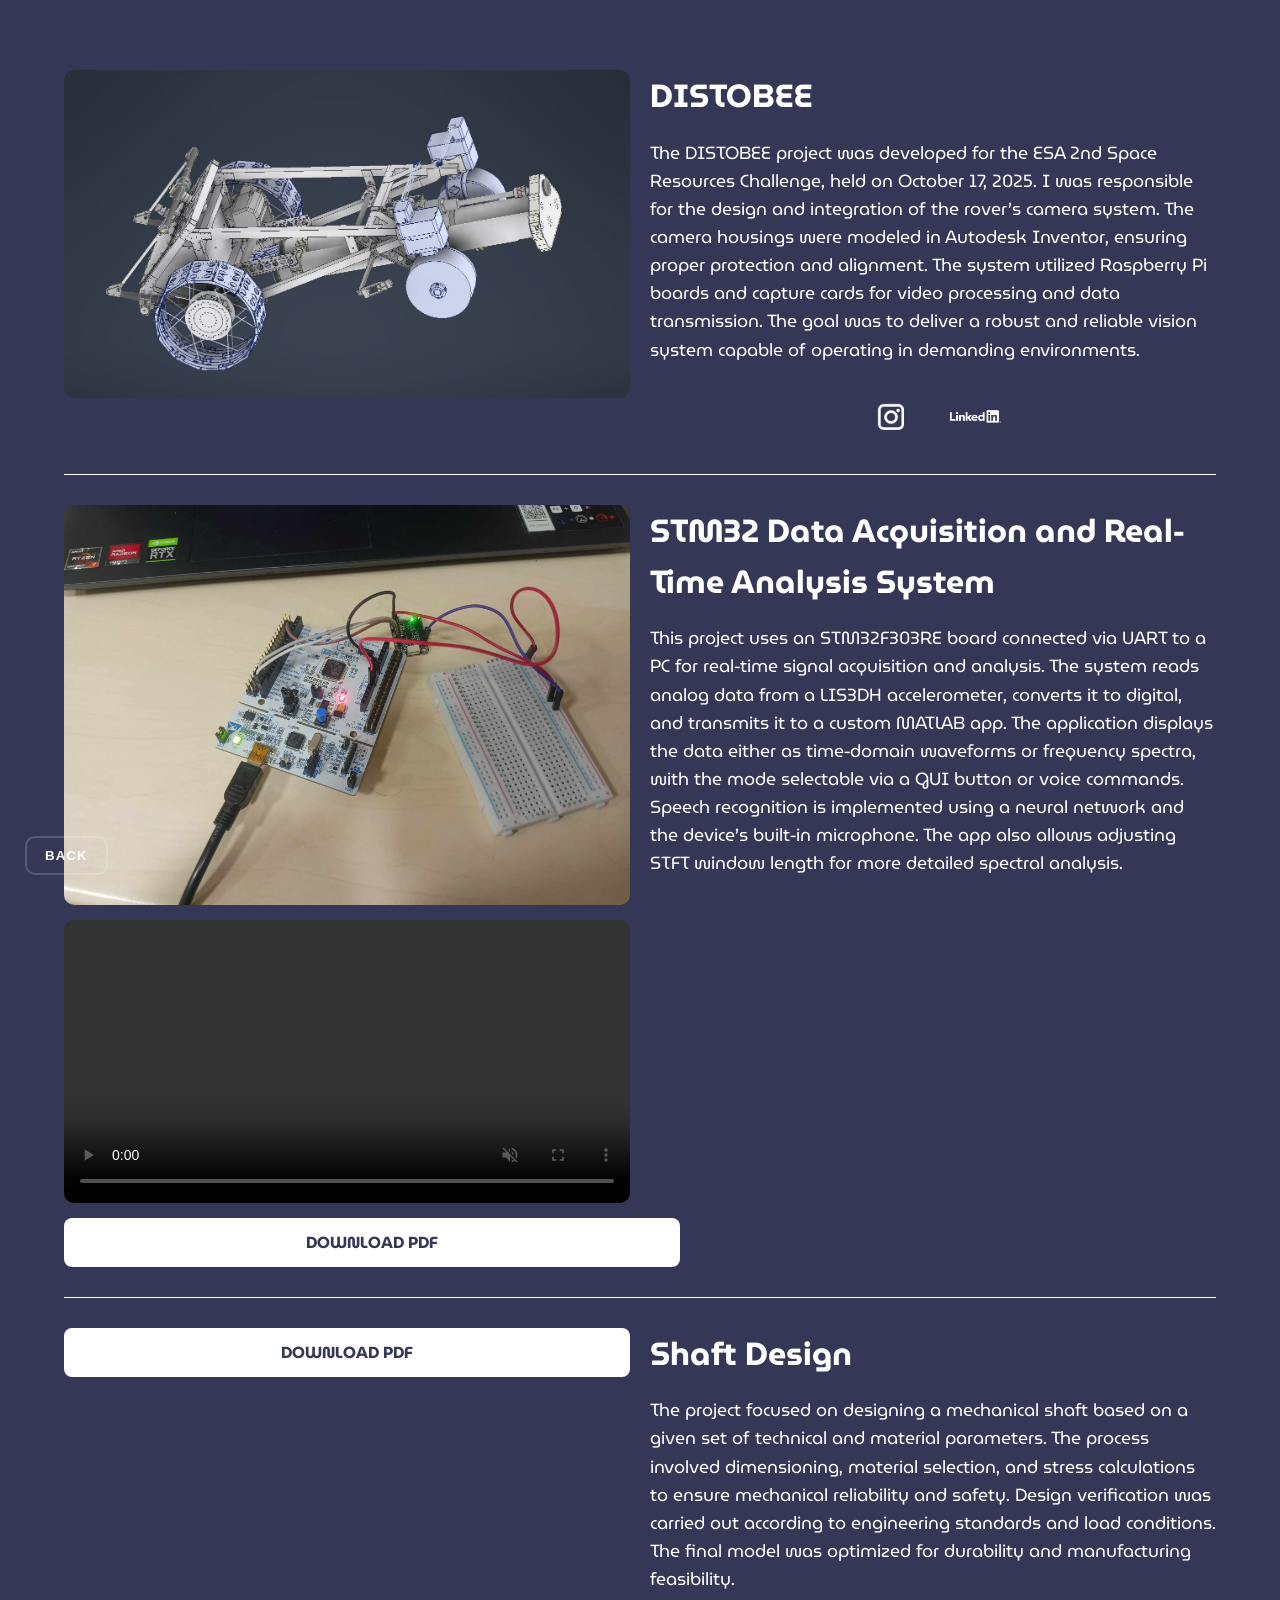
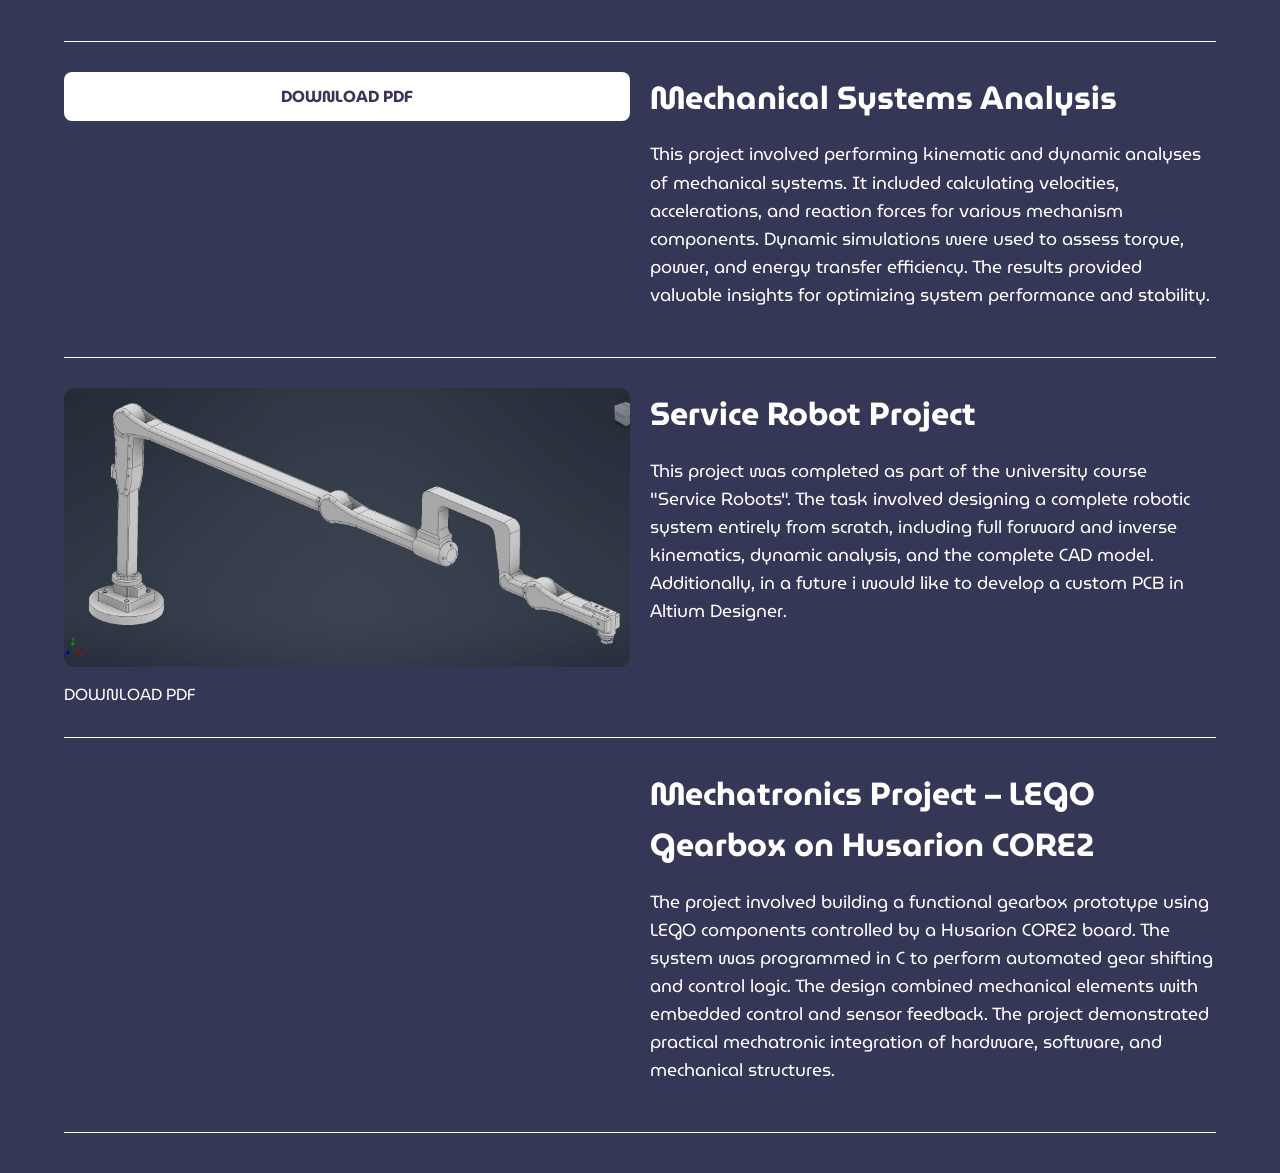
==== projects.html @ 96bd9680 "Update projects.html" ====
<!DOCTYPE html>
<html lang="en">
<head>
    <meta charset="UTF-8">
    <title>MY PROJECTS</title>
    <link rel="stylesheet" href="main2.css">
    <link href="https://fonts.googleapis.com/css2?family=MuseoModerno&display=swap" rel="stylesheet">
    <link rel="icon" type="image/png" href="favicon/favicon-96x96.png" sizes="96x96" />
<link rel="icon" type="image/svg+xml" href="favicon/favicon.svg" />
<link rel="shortcut icon" href="favicon/favicon.ico" />
<link rel="apple-touch-icon" sizes="180x180" href="favicon/apple-touch-icon.png" />
<meta name="apple-mobile-web-app-title" content="PojasekW" />
<link rel="manifest" href="favicon/site.webmanifest" />
</head>
<body>
    <div class="project-container">

        <!-- Projekt 1: DISTOBEE -->
        <div class="project">
            <div class="media">
                <div class="slideshow">
                    <img src="PROJECTS/distobee1.JPG" alt="DISTOBEE 1">
                    <img src="PROJECTS/distobee2.JPG" alt="DISTOBEE 2">
                    <img src="PROJECTS/distobee3.JPG" alt="DISTOBEE 3">
                    <img src="PROJECTS/distobee4.JPG" alt="DISTOBEE 4">
                    <img src="PROJECTS/distobee5.JPG" alt="DISTOBEE 5">
                    <img src="PROJECTS/distobee6.JPG" alt="DISTOBEE 6">
                </div>
            </div>
            <div class="description">
                <h2>DISTOBEE</h2>
                <p>The DISTOBEE project was developed for the ESA 2nd Space Resources Challenge, held on October 17, 2025. I was responsible for the design and integration of the rover’s camera system. The camera housings were modeled in Autodesk Inventor, ensuring proper protection and alignment. The system utilized Raspberry Pi boards and capture cards for video processing and data transmission. The goal was to deliver a robust and reliable vision system capable of operating in demanding environments.</p>
                <div class="social-icons">
    <a href="https://www.instagram.com/distobee/" target="_blank">
        <img src="PROJECTS/instagramlogo.png" alt="Instagram">
    </a>
    <a href="https://www.linkedin.com/company/distobee/" target="_blank">
        <img src="PROJECTS/linkedinlogo.png" alt="LinkedIn">
    </a>
</div>

            </div>
        </div>

        <!-- Projekt 2: STM32 Data Acquisition -->
        <div class="project">
            <div class="media">
                <img src="PROJECTS/stm1.jpg" alt="STM32 Project">
                <video src="PROJECTS/stm2.mp4" controls muted></video>
                <a class="pdf-button" href="PROJECTS/stm3.pdf" download>DOWNLOAD PDF</a>
            </div>
            <div class="description">
                <h2>STM32 Data Acquisition and Real-Time Analysis System</h2>
                <p>This project uses an STM32F303RE board connected via UART to a PC for real-time signal acquisition and analysis. The system reads analog data from a LIS3DH accelerometer, converts it to digital, and transmits it to a custom MATLAB app. The application displays the data either as time-domain waveforms or frequency spectra, with the mode selectable via a GUI button or voice commands. Speech recognition is implemented using a neural network and the device’s built-in microphone. The app also allows adjusting STFT window length for more detailed spectral analysis.</p>
            </div>
        </div>

        <!-- Projekt 3: Shaft Design -->
        <div class="project">
            <div class="media">
                <a class="pdf-button" href="PROJECTS/pdf2.pdf" download>DOWNLOAD PDF</a>
            </div>
            <div class="description">
                <h2>Shaft Design</h2>
                <p>The project focused on designing a mechanical shaft based on a given set of technical and material parameters. The process involved dimensioning, material selection, and stress calculations to ensure mechanical reliability and safety. Design verification was carried out according to engineering standards and load conditions. The final model was optimized for durability and manufacturing feasibility.</p>
            </div>
        </div>

        <!-- Projekt 4: Mechanical Systems Analysis -->
        <div class="project">
            <div class="media">
                <a class="pdf-button" href="PROJECTS/pdf1.pdf" download>DOWNLOAD PDF</a>
            </div>
            <div class="description">
                <h2>Mechanical Systems Analysis</h2>
                <p>This project involved performing kinematic and dynamic analyses of mechanical systems. It included calculating velocities, accelerations, and reaction forces for various mechanism components. Dynamic simulations were used to assess torque, power, and energy transfer efficiency. The results provided valuable insights for optimizing system performance and stability.</p>
            </div>
        </div>

        <!-- Projekt 5: Service Robot Project -->
        <div class="project">
            <div class="media">
                <img src="PROJECTS/robot1.JPG" alt="Service Robot">
                <a onclick="alert('The report is still in progress, because this is a subject from actual semester.')">DOWNLOAD PDF</a>
            </div>
            <div class="description">
                <h2>Service Robot Project</h2>
                <p>
                    This project was completed as part of the university course "Service Robots". 
                    The task involved designing a complete robotic system entirely from scratch, including 
                    full forward and inverse kinematics, dynamic analysis, and the complete CAD model. 
                    Additionally, in a future i would like to develop a custom PCB in Altium Designer. 
                </p>
            </div>
        </div>


        <!-- Projekt 6: Mechatronics LEGO Gearbox -->
        <div class="project">
            <div class="media">
                <video src="PROJECTS/mechproject.mp4" autoplay muted loop></video>
            </div>
            <div class="description">
                <h2>Mechatronics Project – LEGO Gearbox on Husarion CORE2</h2>
                <p>The project involved building a functional gearbox prototype using LEGO components controlled by a Husarion CORE2 board. The system was programmed in C to perform automated gear shifting and control logic. The design combined mechanical elements with embedded control and sensor feedback. The project demonstrated practical mechatronic integration of hardware, software, and mechanical structures.</p>
            </div>
        </div>

    </div>

    <script>
        // Simple slideshow for Projekt 1
        let slideIndex = 0;
        const slides = document.querySelectorAll('.slideshow img');
        function showSlides() {
            slides.forEach((img, i) => img.style.display = 'none');
            slideIndex++;
            if (slideIndex > slides.length) { slideIndex = 1; }
            slides[slideIndex-1].style.display = 'block';
            setTimeout(showSlides, 3000);
        }
        if(slides.length) showSlides();
    </script>
</body>
<button id="backBtn" class="btn" onclick="history.back()">BACK</button>
</html>
---- main2.css ----
/* ---------------------- */
/* GLOBALNE STYLE STRONY */
/* ---------------------- */
body {
    font-family: 'MuseoModerno', cursive;
    background-color: #343756;
    color: #fff;
    margin: 0;
    padding: 0;
}

.project-container {
    width: 90%;
    max-width: 1200px;
    margin: 40px auto;
}

/* ---------------------- */
/* POJEDYNCZY PROJEKT */
/* ---------------------- */
.project {
    display: flex;
    flex-wrap: wrap;
    border-bottom: 1px solid #fff;
    padding: 30px 0;
    gap: 20px;
}

.media {
    flex: 1;
    display: flex;
    flex-direction: column;
    gap: 15px;
}

.description {
    flex: 1;
}

.description h2 {
    margin-top: 0;
    margin-bottom: 15px;
    font-size: 2em;
    color: #fff;
}

.description p {
    font-size: 1.1em;
    line-height: 1.6;
}

/* ---------------------- */
/* OBRAZY / SLIDESHOW */
/* ---------------------- */
.slideshow {
    position: relative;
    width: 100%;
    border-radius: 10px;
    overflow: hidden;
}

.slideshow img {
    width: 100%;
    display: none;
    border-radius: 10px;
    transition: opacity 0.5s ease-in-out;
}

/* ---------------------- */
/* VIDEO STYLE */
/* ---------------------- */
.media video {
    width: 100%;
    border-radius: 10px;
    cursor: pointer;
}

/* ---------------------- */
/* PDF BUTTON STYLE */
/* ---------------------- */
.pdf-button {
    display: inline-block;
    background-color: #fff;
    color: #343756;
    padding: 12px 25px;
    text-decoration: none;
    border-radius: 8px;
    font-weight: bold;
    text-align: center;
    font-size: 1em;
    transition: transform 0.2s ease, background-color 0.2s ease;
}

.pdf-button:hover {
    background-color: #f0f0f0;
    transform: translateY(-3px);
}

/* ---------------------- */
/* SPECYFIKA PROJEKT 2 */
/* ---------------------- */
.project:nth-child(2) .media {
    flex-direction: column;
    gap: 15px;
}

.project:nth-child(2) .media img,
.project:nth-child(2) .media video,
.project:nth-child(2) .media .pdf-button {
    width: 100%;
}

/* ---------------------- */
/* SPECYFIKA PROJEKT 5 */
/* ---------------------- */
.project:nth-child(5) .media video {
    height: 100%;
    object-fit: cover;
}

/* ---------------------- */
/* RESPONSYWNOŚĆ */
/* ---------------------- */
@media (max-width: 900px) {
    .project {
        flex-direction: column;
    }
}


/* ---------------------- */
/* SOCIAL ICONS */
/* ---------------------- */
.social-icons {
    display: flex;
    justify-content: center;
    align-items: center;
    gap: 30px;
    margin-top: 25px;
}

.social-icons a {
    display: flex;
    justify-content: center;
    align-items: center;
    width: 55px;
    height: 55px;
}

.social-icons img {
    width: 100%;
    height: 100%;
    object-fit: contain;
    filter: brightness(0) invert(1); /* białe ikonki */
    transition: transform 0.3s ease, opacity 0.3s ease;
    cursor: pointer;
}

.social-icons img:hover {
    transform: scale(1.1);
    opacity: 0.8;
}


.media img {
    width: 100%;
    max-height: 400px;
    object-fit: cover; 
    border-radius: 10px;
}

/* ---------------------- */
/* BACK BUTTON */
/* ---------------------- */

.btn {
  background: transparent;
  border: 2px solid rgba(255, 255, 255, 0.18);
  padding: 10px 18px;
  border-radius: 10px;
  color: #fff;
  cursor: pointer;
  font-weight: 700;
  letter-spacing: 1px;
  transition: all 0.28s cubic-bezier(.2, .9, .2, 1);
  position: relative;
  overflow: hidden;
}

.btn::after {
  content: '';
  position: absolute;
  inset: 0;
  background: rgba(255, 255, 255, 0.08);
  transform: translateY(110%);
  transition: transform 0.35s ease;
}

.btn:hover {
  transform: translateY(-4px);
  box-shadow: 0 10px 30px rgba(0, 0, 0, 0.45);
  border-color: rgba(255, 255, 255, 0.3);
}

.btn:hover::after {
  transform: translateY(0);
}

#backBtn {
    position: fixed;
    bottom: 25px;
    left: 25px;
    z-index: 9999;
}
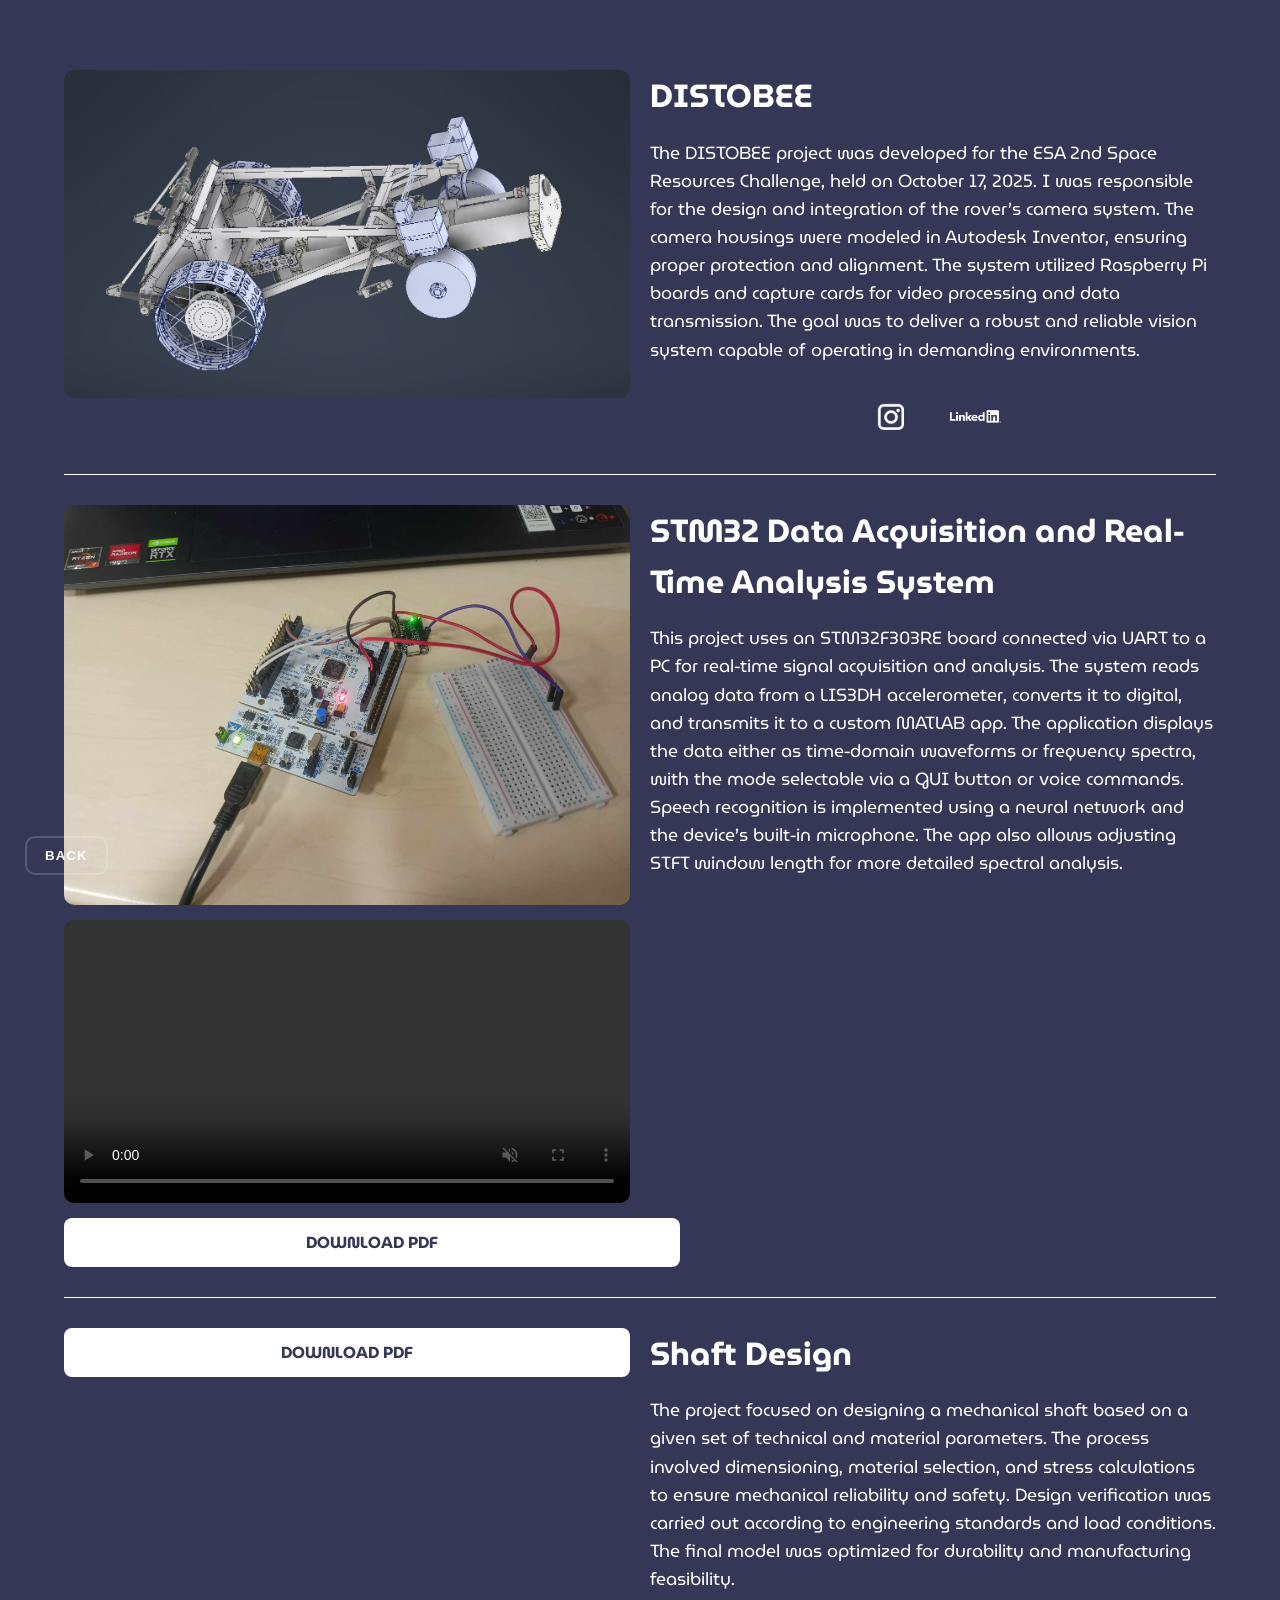
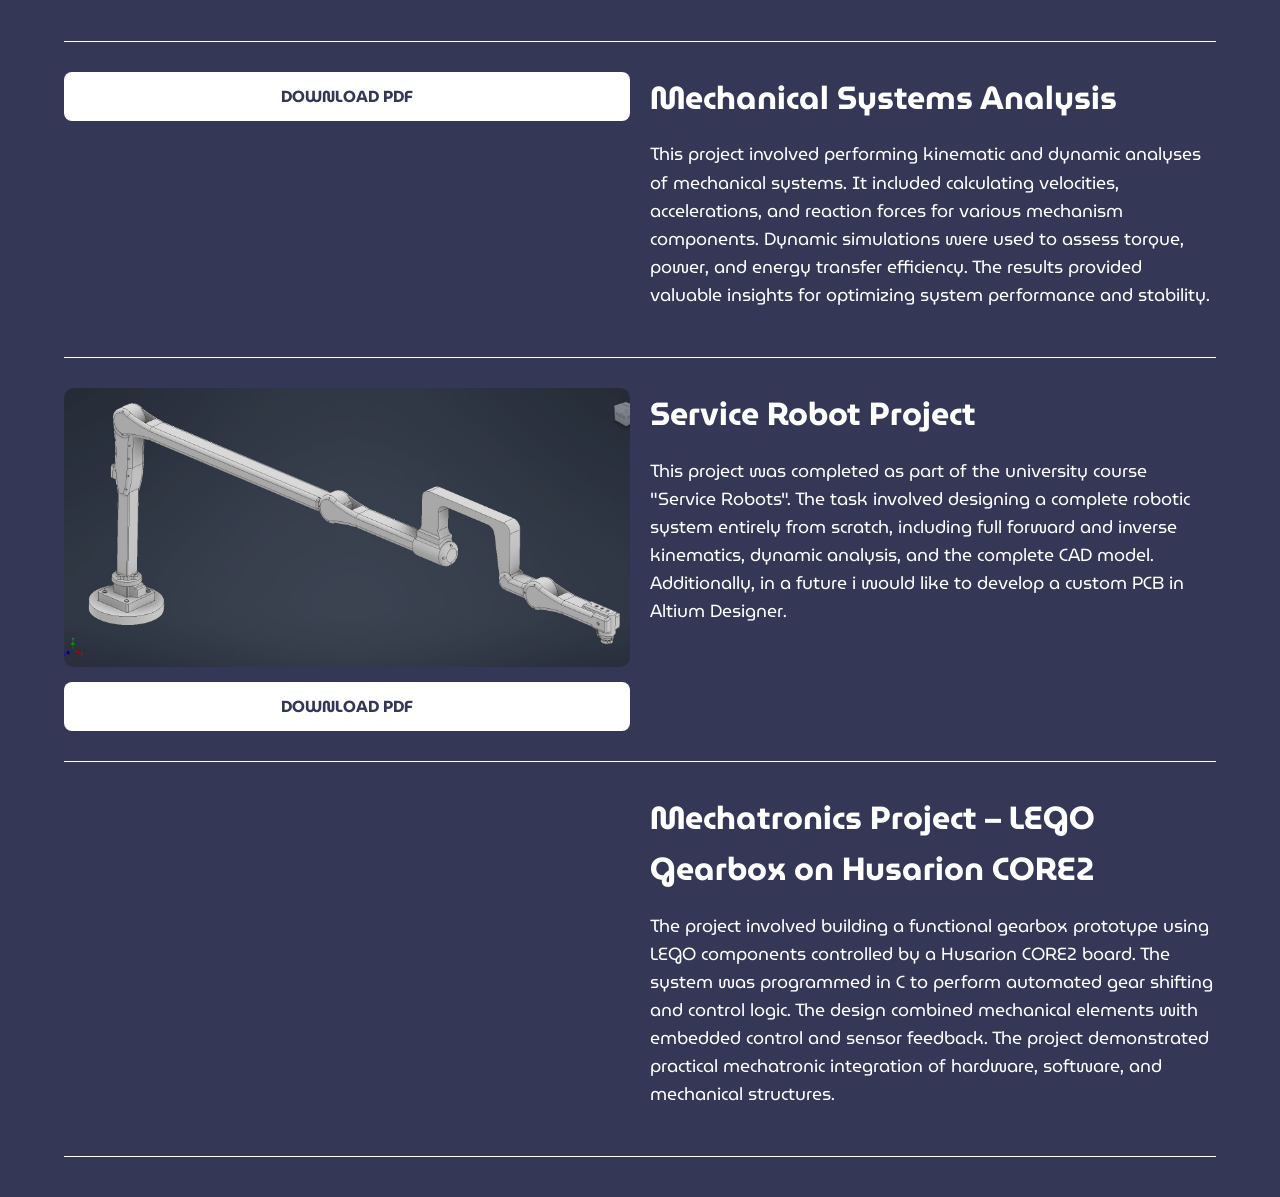
==== commit 373c73c9: "Update projects.html" ====
--- a/projects.html
+++ b/projects.html
@@ -81,7 +81,7 @@
         <div class="project">
             <div class="media">
                 <img src="PROJECTS/robot1.JPG" alt="Service Robot">
-                <a onclick="alert('The report is still in progress, because this is a subject from actual semester.')">DOWNLOAD PDF</a>
+                <a class="pdf-button" onclick="alert('The report is still in progress, because this is a subject from actual semester.')">DOWNLOAD PDF</a>
             </div>
             <div class="description">
                 <h2>Service Robot Project</h2>
@@ -129,3 +129,4 @@
 
 
 
+
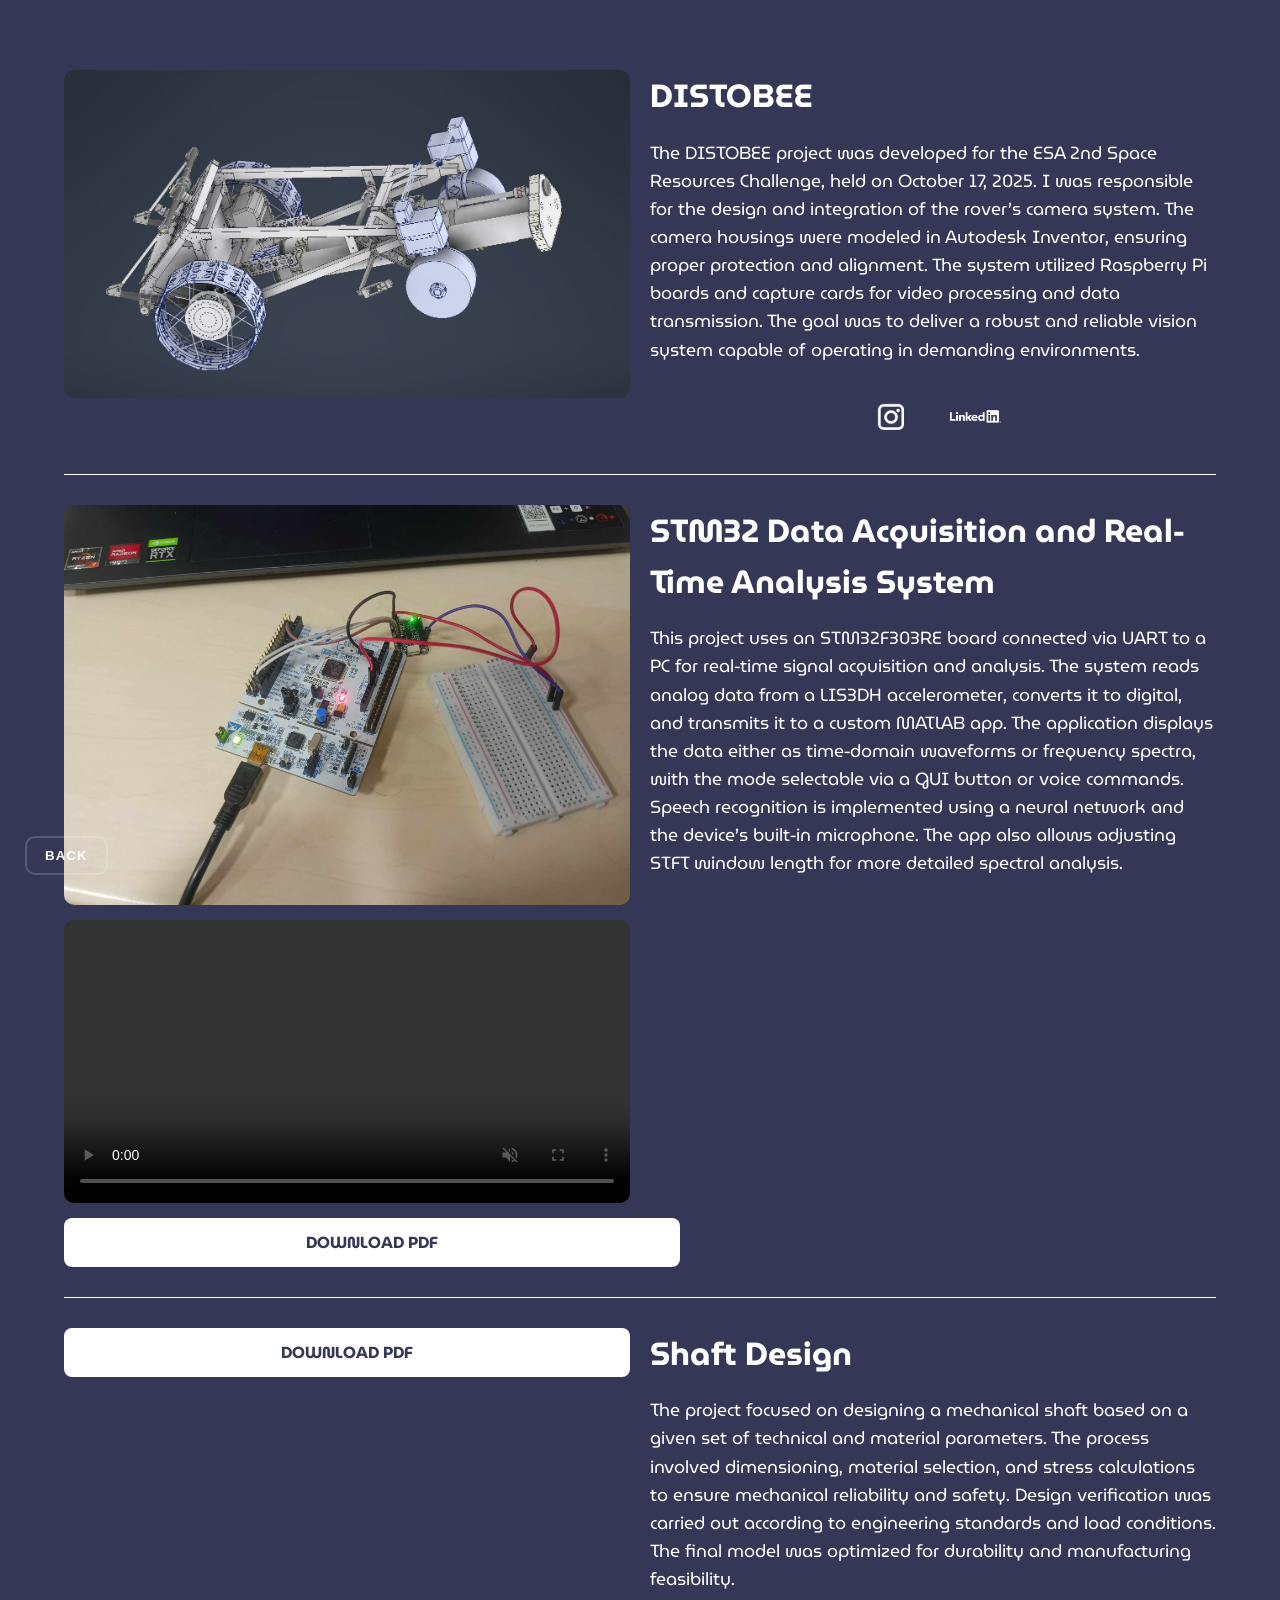
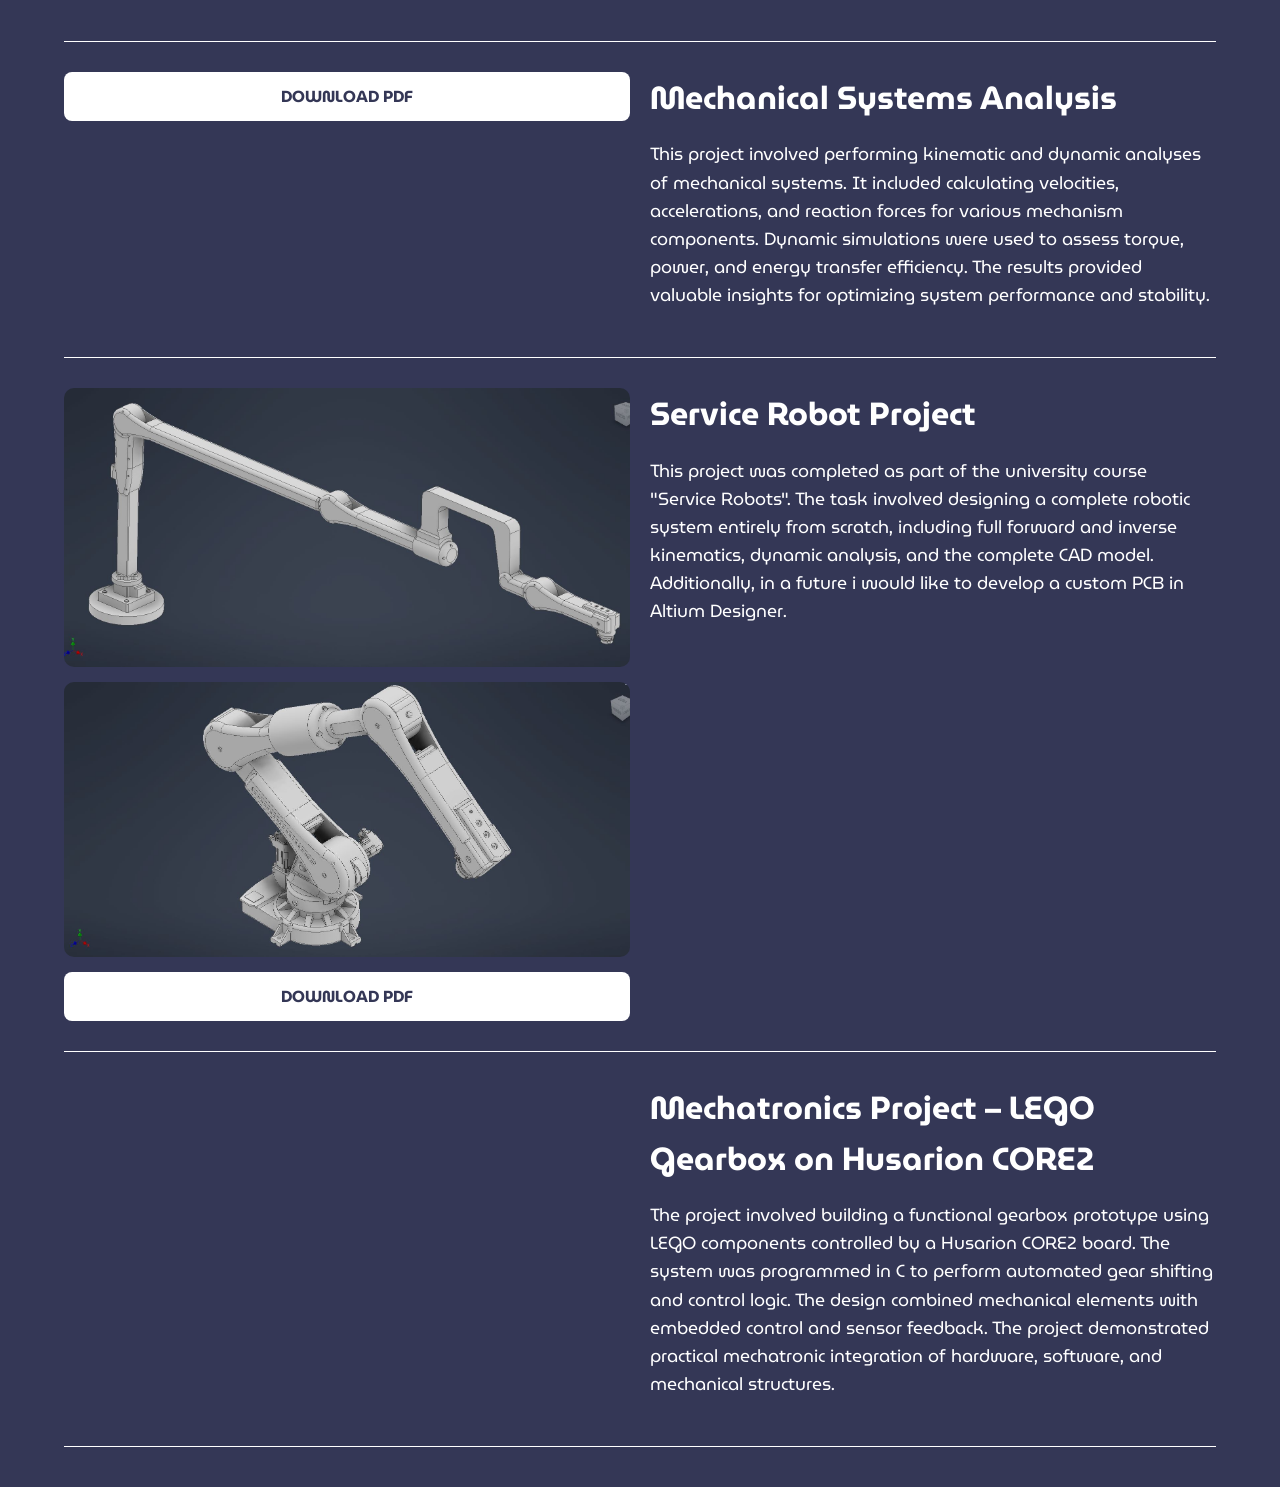
==== commit 3846b947: "Update projects.html" ====
--- a/projects.html
+++ b/projects.html
@@ -79,8 +79,9 @@
 
         <!-- Projekt 5: Service Robot Project -->
         <div class="project">
-            <div class="media">
+            <div class="media" class="slideshow">
                 <img src="PROJECTS/robot1.JPG" alt="Service Robot">
+                <img src="PROJECTS/robot2.JPG" alt="Service Robot2">
                 <a class="pdf-button" onclick="alert('The report is still in progress, because this is a subject from actual semester.')">DOWNLOAD PDF</a>
             </div>
             <div class="description">
@@ -130,3 +131,4 @@
 
 
 
+
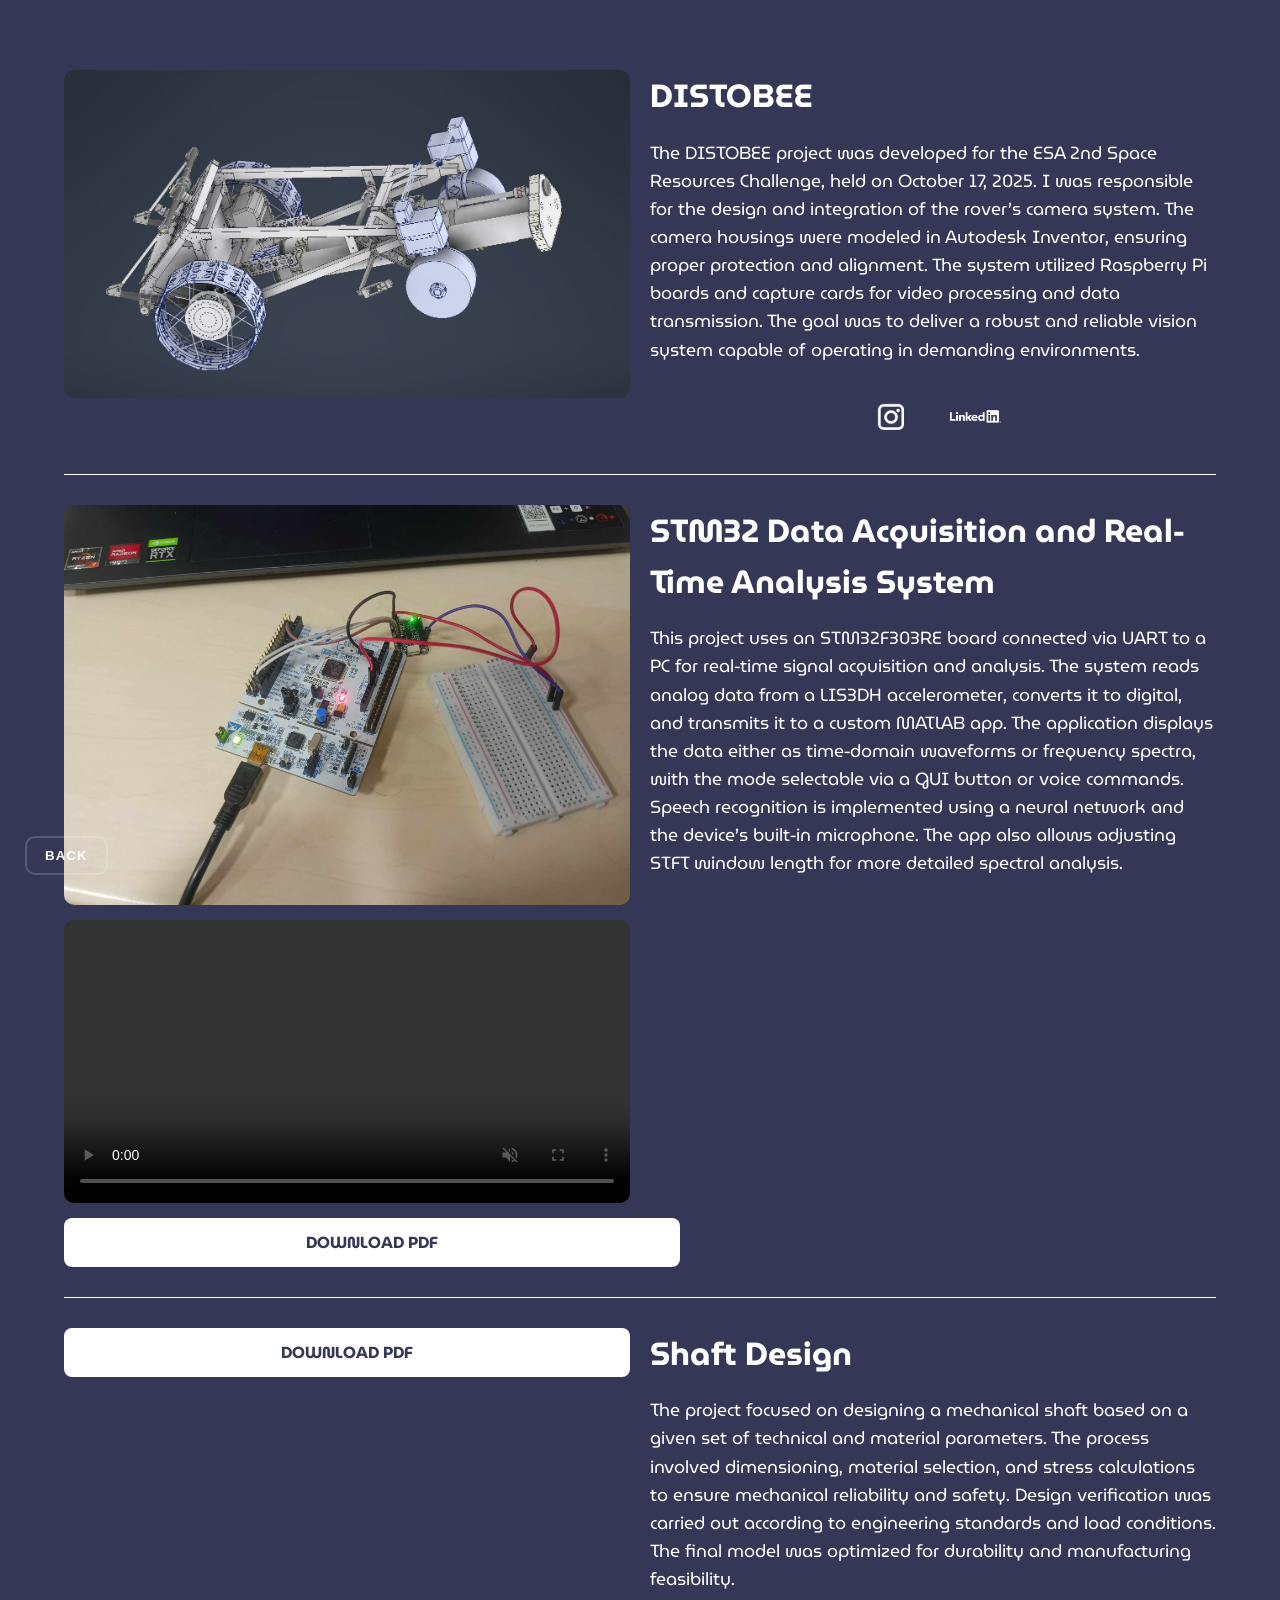
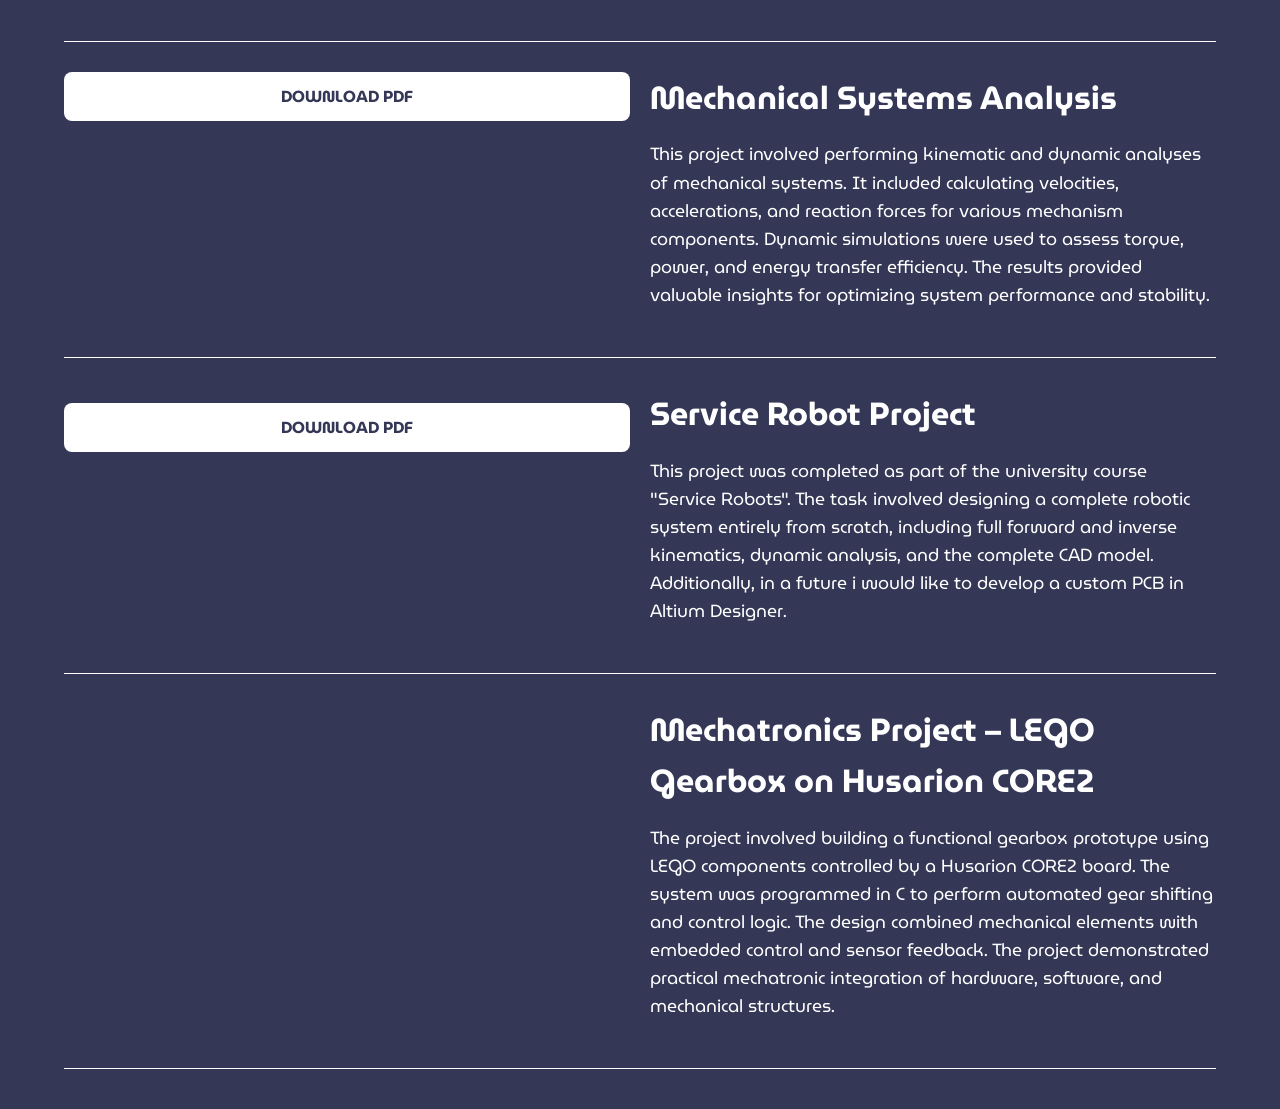
==== commit 0497a9f3: "Update projects.html" ====
--- a/projects.html
+++ b/projects.html
@@ -79,9 +79,12 @@
 
         <!-- Projekt 5: Service Robot Project -->
         <div class="project">
-            <div class="media" class="slideshow">
+            <div class="media">
+                <div class="slideshow"> 
                 <img src="PROJECTS/robot1.JPG" alt="Service Robot">
-                <img src="PROJECTS/robot2.JPG" alt="Service Robot2">
+                <img src="PROJECTS/robot2.JPG" alt="Service Robot">
+                </div>
+                
                 <a class="pdf-button" onclick="alert('The report is still in progress, because this is a subject from actual semester.')">DOWNLOAD PDF</a>
             </div>
             <div class="description">
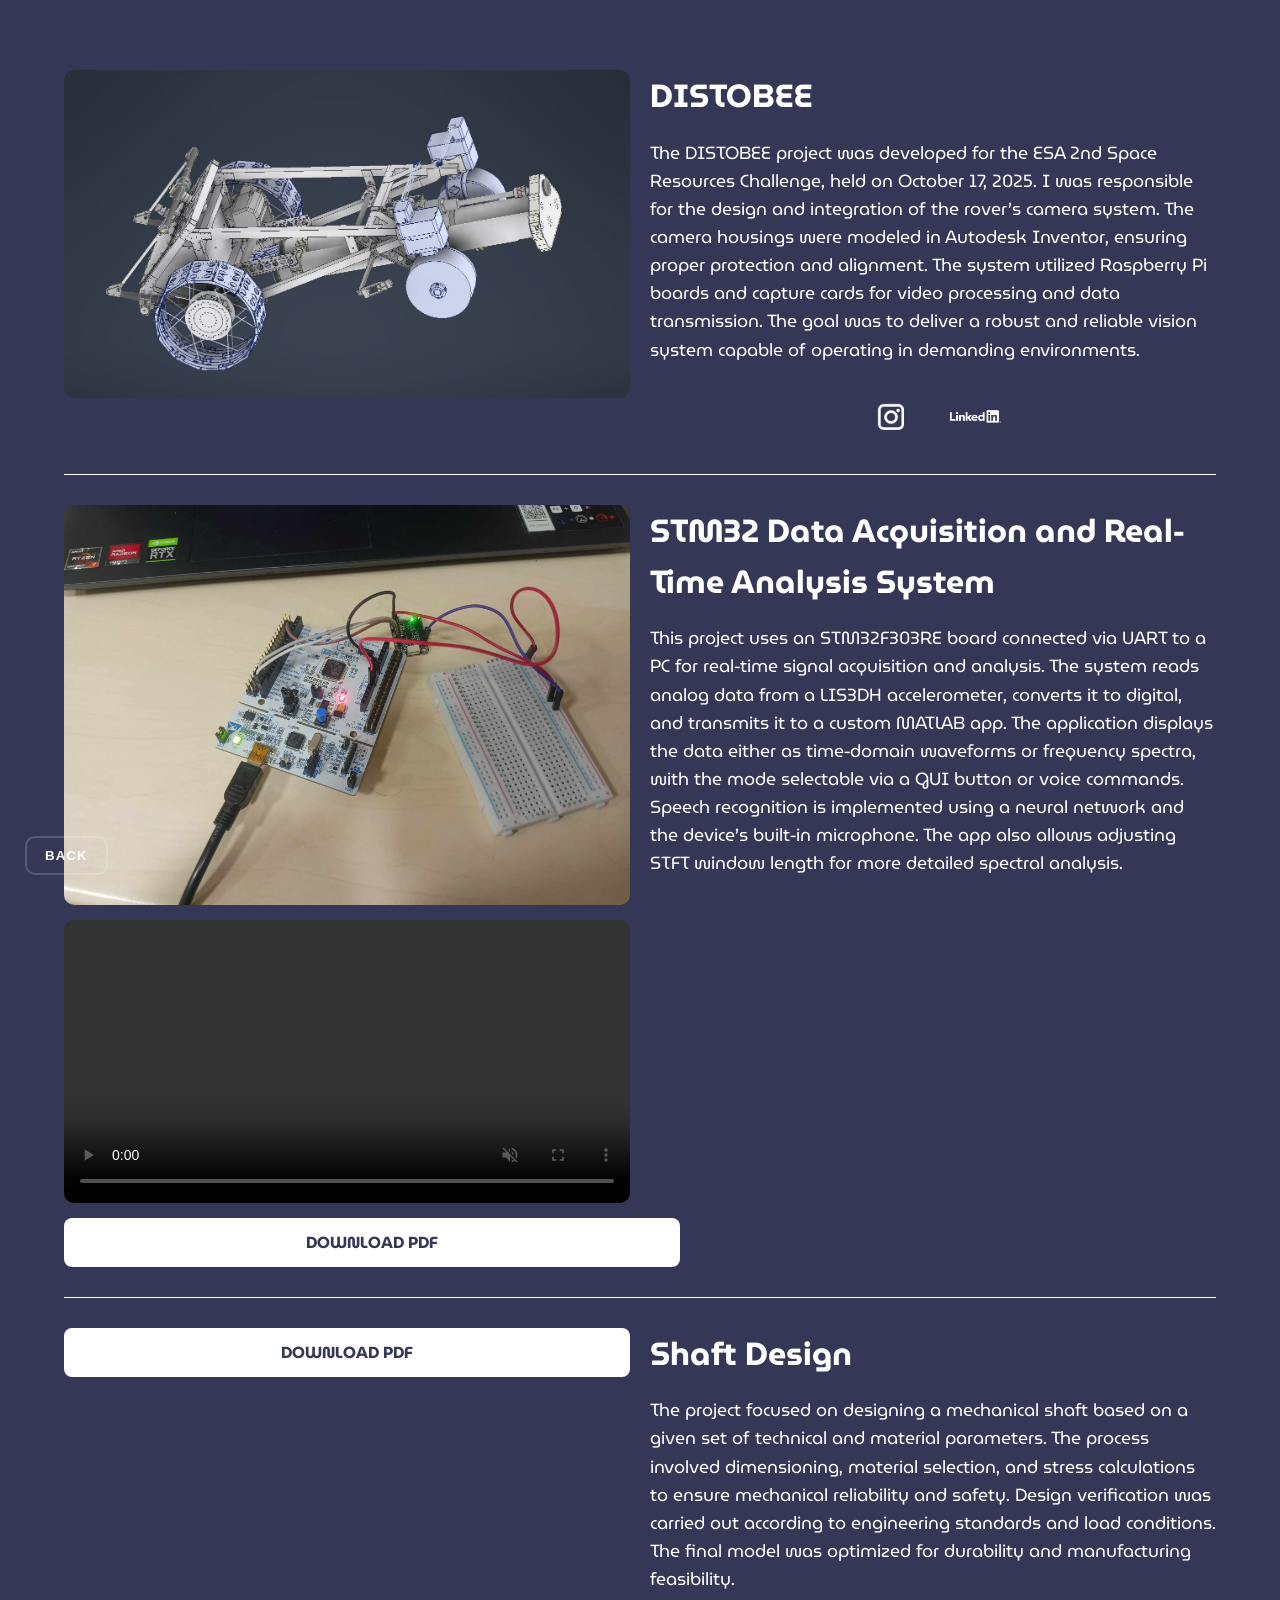
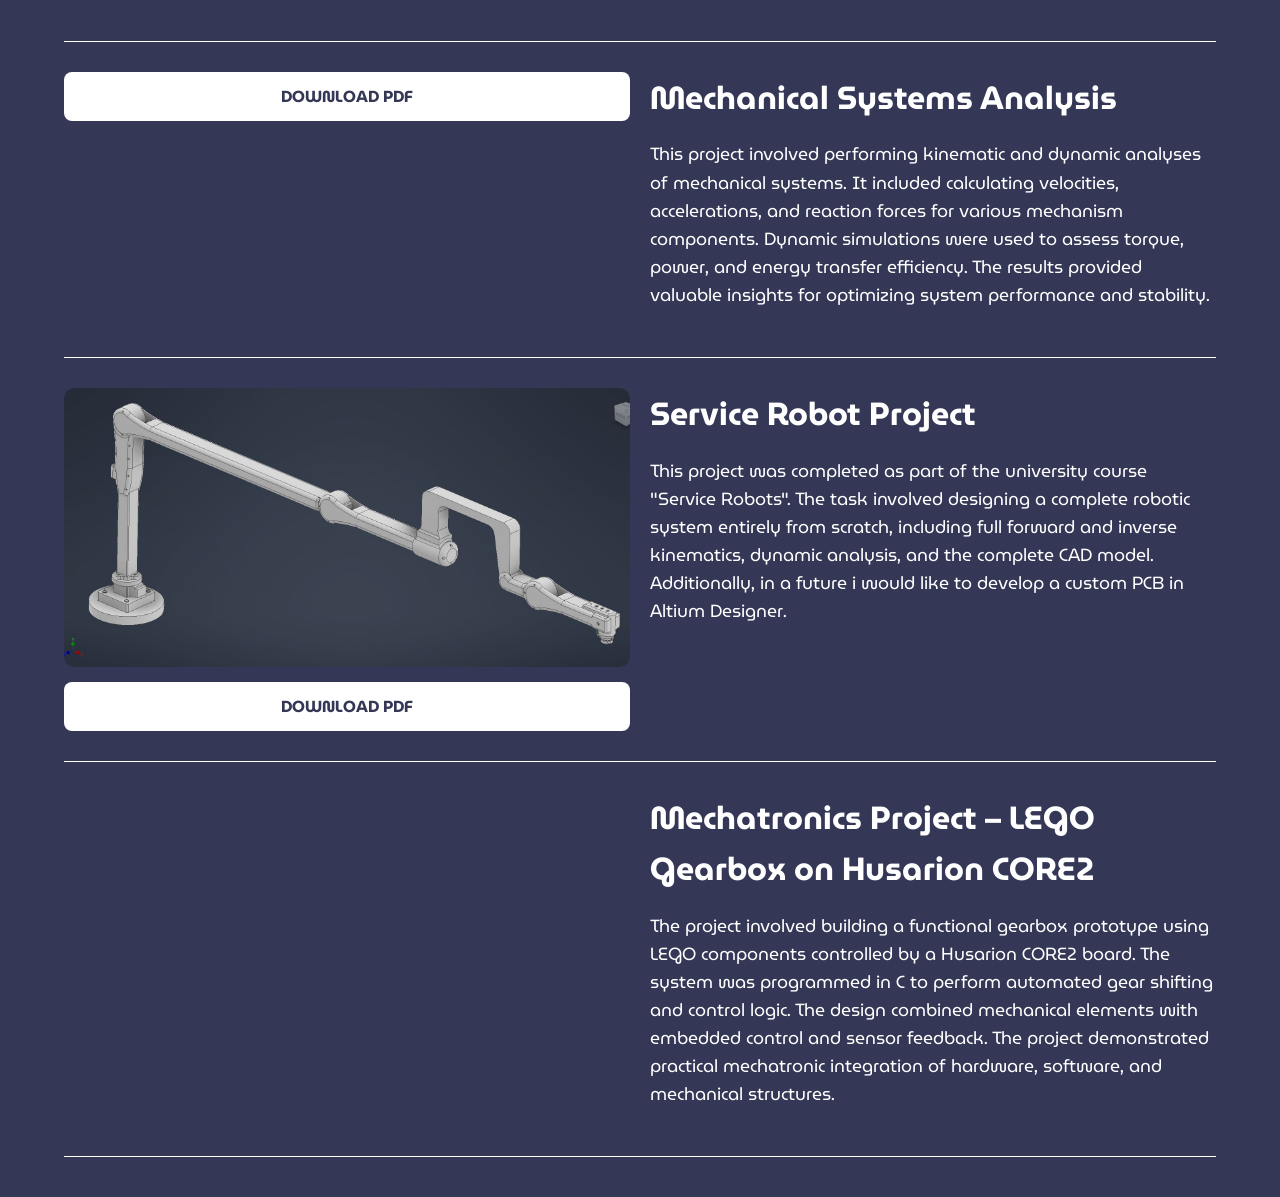
==== commit d09a9b29: "Update projects.html" ====
--- a/projects.html
+++ b/projects.html
@@ -80,12 +80,11 @@
         <!-- Projekt 5: Service Robot Project -->
         <div class="project">
             <div class="media">
-                <div class="slideshow"> 
-                <img src="PROJECTS/robot1.JPG" alt="Service Robot">
-                <img src="PROJECTS/robot2.JPG" alt="Service Robot">
-                </div>
-                
-                <a class="pdf-button" onclick="alert('The report is still in progress, because this is a subject from actual semester.')">DOWNLOAD PDF</a>
+                <div class="slideshow">
+                    <img src="PROJECTS/robot1.JPG" alt="Service Robot 1">
+                    <img src="PROJECTS/robot2.JPG" alt="Service Robot 2">
+                 </div>
+                         <a class="pdf-button" onclick="alert('The report is still in progress, because this is a subject from actual semester.')">DOWNLOAD PDF</a>
             </div>
             <div class="description">
                 <h2>Service Robot Project</h2>
@@ -112,19 +111,27 @@
 
     </div>
 
-    <script>
-        // Simple slideshow for Projekt 1
-        let slideIndex = 0;
-        const slides = document.querySelectorAll('.slideshow img');
-        function showSlides() {
-            slides.forEach((img, i) => img.style.display = 'none');
-            slideIndex++;
-            if (slideIndex > slides.length) { slideIndex = 1; }
-            slides[slideIndex-1].style.display = 'block';
-            setTimeout(showSlides, 3000);
-        }
-        if(slides.length) showSlides();
-    </script>
+<script>
+  // Niezależne slidery dla każdego .slideshow
+  document.addEventListener('DOMContentLoaded', () => {
+    const containers = document.querySelectorAll('.slideshow');
+
+    containers.forEach(container => {
+      const imgs = Array.from(container.querySelectorAll('img'));
+      if (imgs.length === 0) return;
+
+      let i = 0;
+      // start: pokaż pierwsze zdjęcie tylko w tym kontenerze
+      imgs.forEach((img, idx) => img.style.display = idx === 0 ? 'block' : 'none');
+
+      setInterval(() => {
+        imgs[i].style.display = 'none';
+        i = (i + 1) % imgs.length;
+        imgs[i].style.display = 'block';
+      }, 3000); // 3 sekundy jak w DISTOBEE
+    });
+  });
+</script>
 </body>
 <button id="backBtn" class="btn" onclick="history.back()">BACK</button>
 </html>
@@ -134,4 +141,3 @@
 
 
 
-
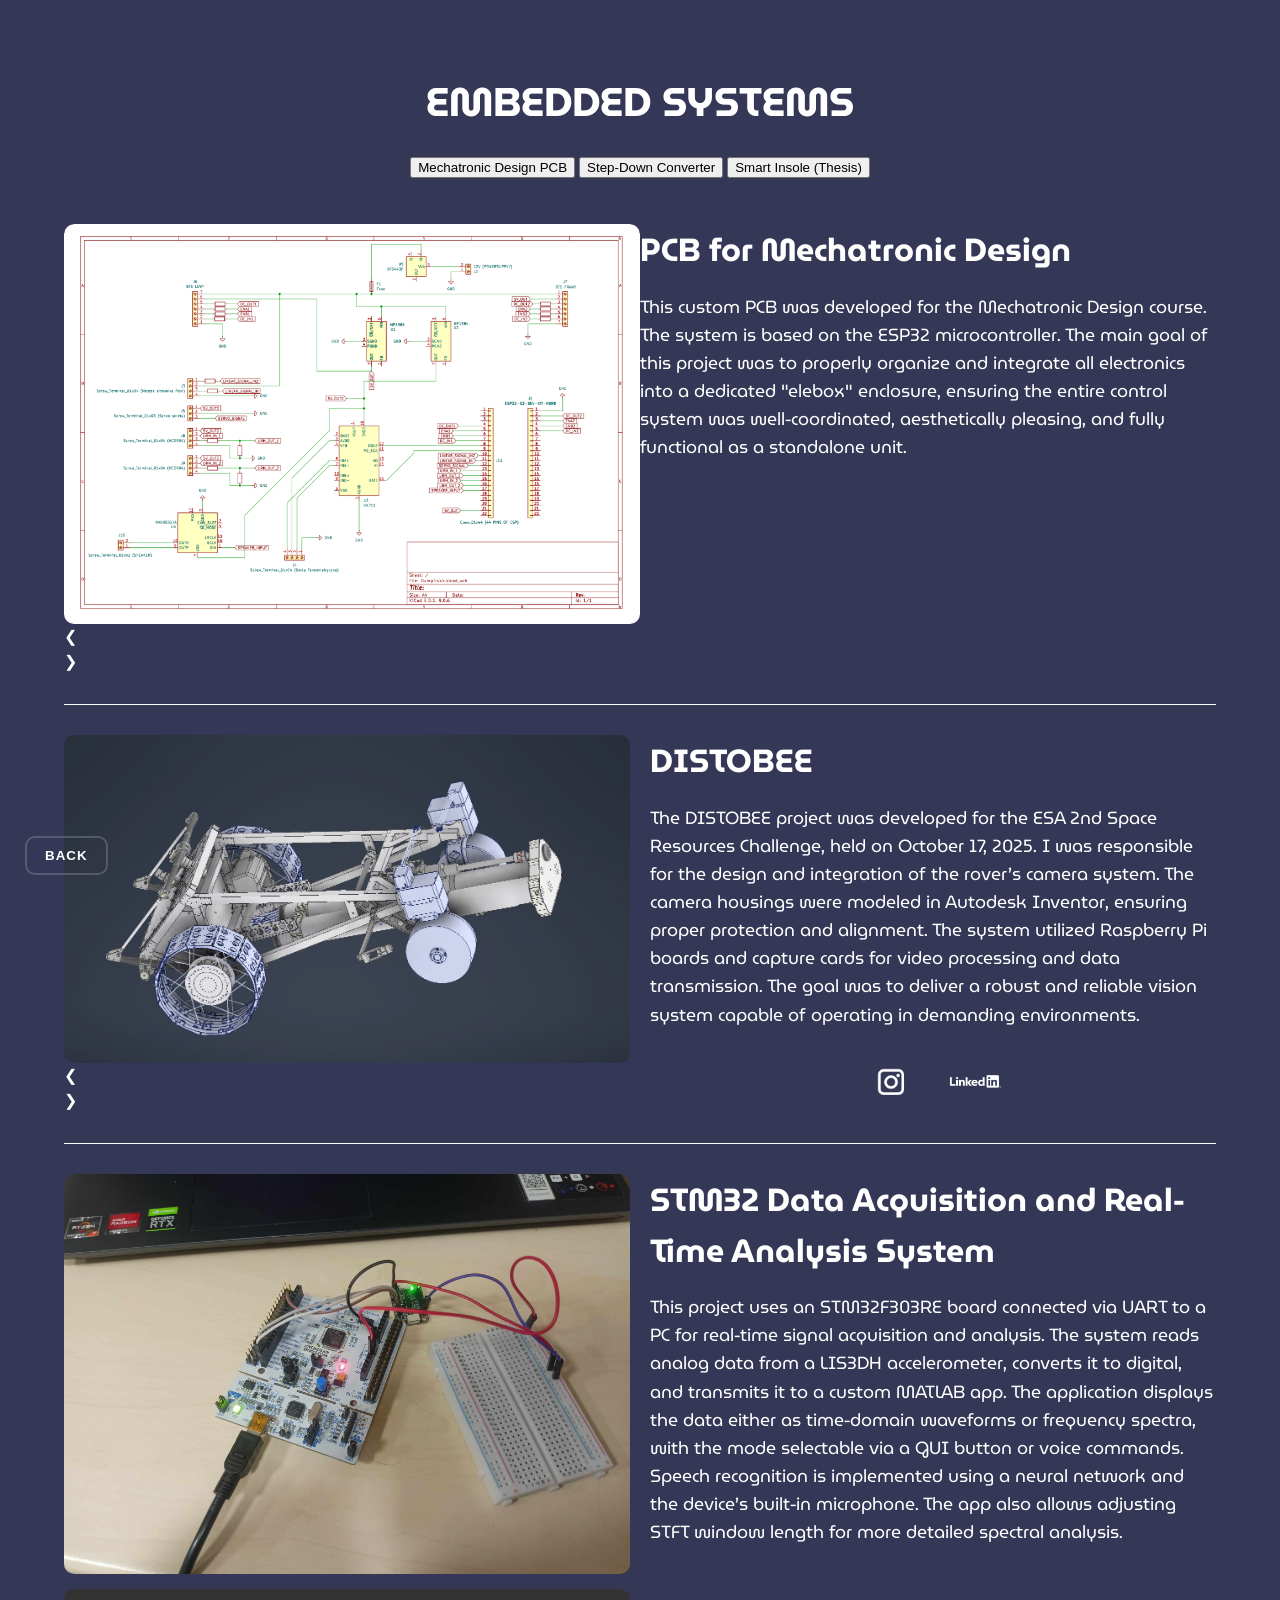
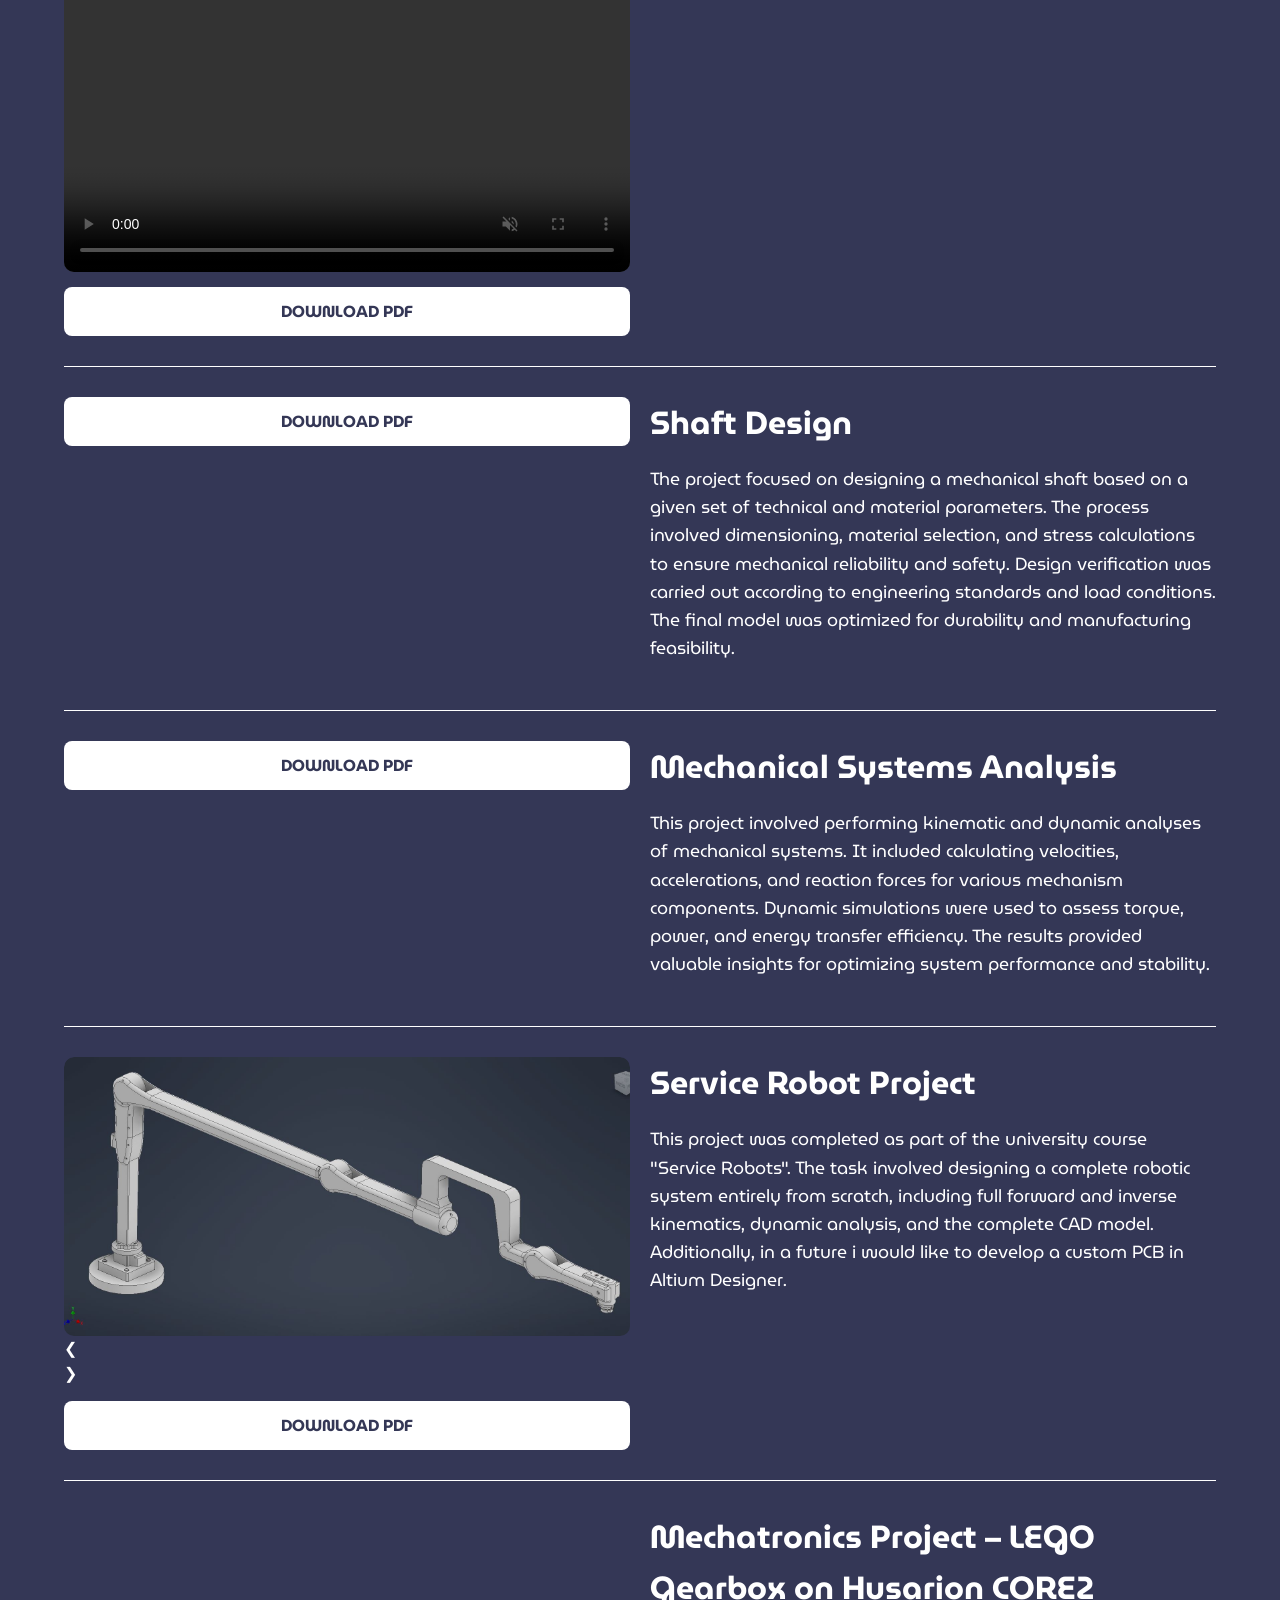
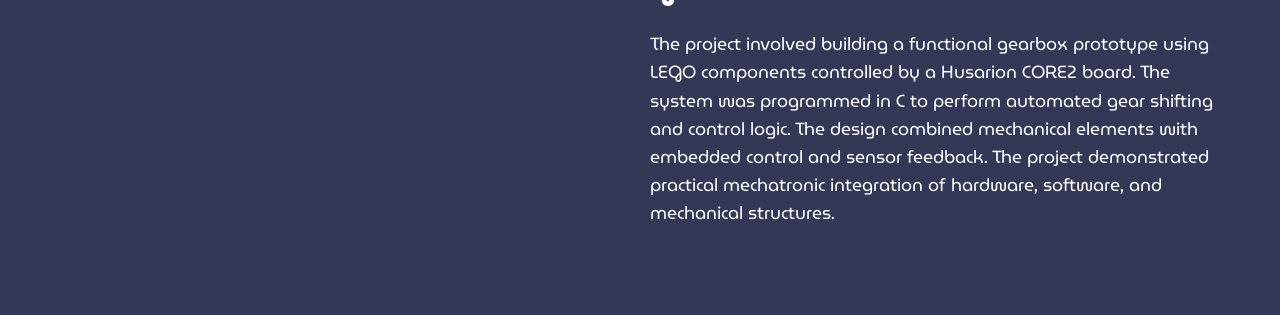
==== commit e03a2e6d: "Update projects.html" ====
--- a/projects.html
+++ b/projects.html
@@ -6,16 +6,66 @@
     <link rel="stylesheet" href="main2.css">
     <link href="https://fonts.googleapis.com/css2?family=MuseoModerno&display=swap" rel="stylesheet">
     <link rel="icon" type="image/png" href="favicon/favicon-96x96.png" sizes="96x96" />
-<link rel="icon" type="image/svg+xml" href="favicon/favicon.svg" />
-<link rel="shortcut icon" href="favicon/favicon.ico" />
-<link rel="apple-touch-icon" sizes="180x180" href="favicon/apple-touch-icon.png" />
-<meta name="apple-mobile-web-app-title" content="PojasekW" />
-<link rel="manifest" href="favicon/site.webmanifest" />
+    <link rel="icon" type="image/svg+xml" href="favicon/favicon.svg" />
+    <link rel="shortcut icon" href="favicon/favicon.ico" />
+    <link rel="apple-touch-icon" sizes="180x180" href="favicon/apple-touch-icon.png" />
+    <meta name="apple-mobile-web-app-title" content="PojasekW" />
+    <link rel="manifest" href="favicon/site.webmanifest" />
 </head>
 <body>
     <div class="project-container">
 
-        <!-- Projekt 1: DISTOBEE -->
+        <div class="project" style="flex-direction: column;">
+            
+            <div style="text-align: center; margin-bottom: 25px; width: 100%;">
+                <h2 style="font-size: 2.5em; margin-top: 0; margin-bottom: 20px;">EMBEDDED SYSTEMS</h2>
+                <div class="embedded-tabs">
+                    <button class="tab-btn active" onclick="showEmbedded(1)">Mechatronic Design PCB</button>
+                    <button class="tab-btn" onclick="showEmbedded(2)">Step-Down Converter</button>
+                    <button class="tab-btn" onclick="showEmbedded(3)">Smart Insole (Thesis)</button>
+                </div>
+            </div>
+
+            <div class="embedded-content" id="emb-1" style="display: flex;">
+                <div class="media">
+                    <div class="slideshow">
+                        <img src="PROJECTS/schemDT.png" alt="Schematic">
+                        <img src="PROJECTS/footrpintDT.png" alt="Footprints">
+                        <img src="PROJECTS/3DDT.png" alt="3D Model">
+                    </div>
+                </div>
+                <div class="description">
+                    <h2>PCB for Mechatronic Design</h2>
+                    <p>This custom PCB was developed for the Mechatronic Design course. The system is based on the ESP32 microcontroller. The main goal of this project was to properly organize and integrate all electronics into a dedicated "elebox" enclosure, ensuring the entire control system was well-coordinated, aesthetically pleasing, and fully functional as a standalone unit.</p>
+                </div>
+            </div>
+
+            <div class="embedded-content" id="emb-2" style="display: none;">
+                <div class="media">
+                    <div class="slideshow">
+                        <img src="PROJECTS/schemvolt.png" alt="Schematic">
+                        <img src="PROJECTS/footprint.png" alt="Footprints">
+                        <img src="PROJECTS/3Dvolt.png" alt="3D Model">
+                    </div>
+                </div>
+                <div class="description">
+                    <h2>Step-Down Converter</h2>
+                    <p>This step-down converter was designed specifically for scientific and research applications. The design focuses on maximizing power conversion efficiency while minimizing thermal losses and electromagnetic interference (EMI). Careful component selection and optimized PCB routing allow for stable voltage regulation under varying load conditions, providing reliable and clean power delivery necessary for sensitive laboratory measurement equipment.</p>
+                </div>
+            </div>
+
+            <div class="embedded-content" id="emb-3" style="display: none;">
+                <div class="media stay-tuned-box">
+                    <h2>STAY TUNED</h2>
+                </div>
+                <div class="description">
+                    <h2>Engineering Thesis: Smart Insole</h2>
+                    <p>My upcoming engineering thesis focuses on the development of an intelligent insole for running shoes. The project aims to integrate a matrix of sensors to analyze foot strike patterns, biomechanics, and dynamic pressure distribution in real-time. The system will bridge the gap between embedded hardware and biomechanical data processing. Currently in the research and design phase.</p>
+                </div>
+            </div>
+
+        </div>
+
         <div class="project">
             <div class="media">
                 <div class="slideshow">
@@ -31,18 +81,16 @@
                 <h2>DISTOBEE</h2>
                 <p>The DISTOBEE project was developed for the ESA 2nd Space Resources Challenge, held on October 17, 2025. I was responsible for the design and integration of the rover’s camera system. The camera housings were modeled in Autodesk Inventor, ensuring proper protection and alignment. The system utilized Raspberry Pi boards and capture cards for video processing and data transmission. The goal was to deliver a robust and reliable vision system capable of operating in demanding environments.</p>
                 <div class="social-icons">
-    <a href="https://www.instagram.com/distobee/" target="_blank">
-        <img src="PROJECTS/instagramlogo.png" alt="Instagram">
-    </a>
-    <a href="https://www.linkedin.com/company/distobee/" target="_blank">
-        <img src="PROJECTS/linkedinlogo.png" alt="LinkedIn">
-    </a>
-</div>
-
-            </div>
-        </div>
-
-        <!-- Projekt 2: STM32 Data Acquisition -->
+                    <a href="https://www.instagram.com/distobee/" target="_blank">
+                        <img src="PROJECTS/instagramlogo.png" alt="Instagram">
+                    </a>
+                    <a href="https://www.linkedin.com/company/distobee/" target="_blank">
+                        <img src="PROJECTS/linkedinlogo.png" alt="LinkedIn">
+                    </a>
+                </div>
+            </div>
+        </div>
+
         <div class="project">
             <div class="media">
                 <img src="PROJECTS/stm1.jpg" alt="STM32 Project">
@@ -55,7 +103,6 @@
             </div>
         </div>
 
-        <!-- Projekt 3: Shaft Design -->
         <div class="project">
             <div class="media">
                 <a class="pdf-button" href="PROJECTS/pdf2.pdf" download>DOWNLOAD PDF</a>
@@ -66,7 +113,6 @@
             </div>
         </div>
 
-        <!-- Projekt 4: Mechanical Systems Analysis -->
         <div class="project">
             <div class="media">
                 <a class="pdf-button" href="PROJECTS/pdf1.pdf" download>DOWNLOAD PDF</a>
@@ -77,14 +123,13 @@
             </div>
         </div>
 
-        <!-- Projekt 5: Service Robot Project -->
         <div class="project">
             <div class="media">
                 <div class="slideshow">
                     <img src="PROJECTS/robot1.JPG" alt="Service Robot 1">
                     <img src="PROJECTS/robot2.JPG" alt="Service Robot 2">
                  </div>
-                         <a class="pdf-button" onclick="alert('The report is still in progress, because this is a subject from actual semester.')">DOWNLOAD PDF</a>
+                 <a class="pdf-button" onclick="alert('The report is still in progress, because this is a subject from actual semester.')">DOWNLOAD PDF</a>
             </div>
             <div class="description">
                 <h2>Service Robot Project</h2>
@@ -97,9 +142,7 @@
             </div>
         </div>
 
-
-        <!-- Projekt 6: Mechatronics LEGO Gearbox -->
-        <div class="project">
+        <div class="project" style="border-bottom: none;">
             <div class="media">
                 <video src="PROJECTS/mechproject.mp4" autoplay muted loop></video>
             </div>
@@ -111,33 +154,90 @@
 
     </div>
 
-<script>
-  // Niezależne slidery dla każdego .slideshow
-  document.addEventListener('DOMContentLoaded', () => {
-    const containers = document.querySelectorAll('.slideshow');
-
-    containers.forEach(container => {
-      const imgs = Array.from(container.querySelectorAll('img'));
-      if (imgs.length === 0) return;
-
-      let i = 0;
-      // start: pokaż pierwsze zdjęcie tylko w tym kontenerze
-      imgs.forEach((img, idx) => img.style.display = idx === 0 ? 'block' : 'none');
-
-      setInterval(() => {
-        imgs[i].style.display = 'none';
-        i = (i + 1) % imgs.length;
-        imgs[i].style.display = 'block';
-      }, 3000); // 3 sekundy jak w DISTOBEE
-    });
-  });
-</script>
+    <button id="backBtn" class="btn" onclick="history.back()">BACK</button>
+
+    <script>
+        // Skrypt do niezależnych sliderów Z MANUALNYM PRZEŁĄCZANIEM
+        document.addEventListener('DOMContentLoaded', () => {
+            const containers = document.querySelectorAll('.slideshow');
+
+            containers.forEach(container => {
+                const imgs = Array.from(container.querySelectorAll('img'));
+                if (imgs.length <= 1) {
+                    if (imgs.length === 1) imgs[0].style.display = 'block';
+                    return; // Jeśli jest tylko 1 zdjęcie lub brak, nie dodajemy strzałek i logiki
+                }
+
+                let i = 0;
+                let interval;
+
+                // Dynamiczne tworzenie strzałek
+                const prevBtn = document.createElement('div');
+                prevBtn.className = 'slide-nav prev';
+                prevBtn.innerHTML = '&#10094;';
+
+                const nextBtn = document.createElement('div');
+                nextBtn.className = 'slide-nav next';
+                nextBtn.innerHTML = '&#10095;';
+
+                container.appendChild(prevBtn);
+                container.appendChild(nextBtn);
+
+                // Inicjalizacja pierwszego zdjęcia
+                imgs.forEach((img, idx) => img.style.display = idx === 0 ? 'block' : 'none');
+
+                // Funkcja zmiany zdjęcia
+                function switchSlide(nextIndex) {
+                    imgs[i].style.display = 'none';
+                    i = nextIndex;
+                    if (i >= imgs.length) i = 0;
+                    if (i < 0) i = imgs.length - 1;
+                    imgs[i].style.display = 'block';
+                }
+
+                // Funkcja startu automatycznego timera
+                function startInterval() {
+                    interval = setInterval(() => {
+                        switchSlide(i + 1);
+                    }, 3500); // co 3.5s
+                }
+
+                // Resetowanie timera po manualnym kliknięciu
+                function resetInterval() {
+                    clearInterval(interval);
+                    startInterval();
+                }
+
+                // Nasłuchiwanie kliknięć
+                prevBtn.addEventListener('click', () => {
+                    switchSlide(i - 1);
+                    resetInterval();
+                });
+
+                nextBtn.addEventListener('click', () => {
+                    switchSlide(i + 1);
+                    resetInterval();
+                });
+
+                // Start automatycznego przewijania
+                startInterval();
+            });
+        });
+
+        // Skrypt do zakładek Embedded
+        function showEmbedded(tabIndex) {
+            document.querySelectorAll('.embedded-content').forEach(content => {
+                content.style.display = 'none';
+            });
+            
+            document.querySelectorAll('.tab-btn').forEach(btn => {
+                btn.classList.remove('active');
+            });
+            
+            const selectedContent = document.getElementById('emb-' + tabIndex);
+            selectedContent.style.display = window.innerWidth > 900 ? 'flex' : 'block';
+            document.querySelectorAll('.tab-btn')[tabIndex - 1].classList.add('active');
+        }
+    </script>
 </body>
-<button id="backBtn" class="btn" onclick="history.back()">BACK</button>
 </html>
-
-
-
-
-
-
--- a/main2.css
+++ b/main2.css
@@ -212,3 +212,9 @@
     left: 25px;
     z-index: 9999;
 }
+
+
+/* Slideshow – minimalne style, by nie migało */
+.slideshow { position: relative; }
+.slideshow img { display: none; width: 100%; height: auto; }
+.slideshow img:first-child { display: block; }
